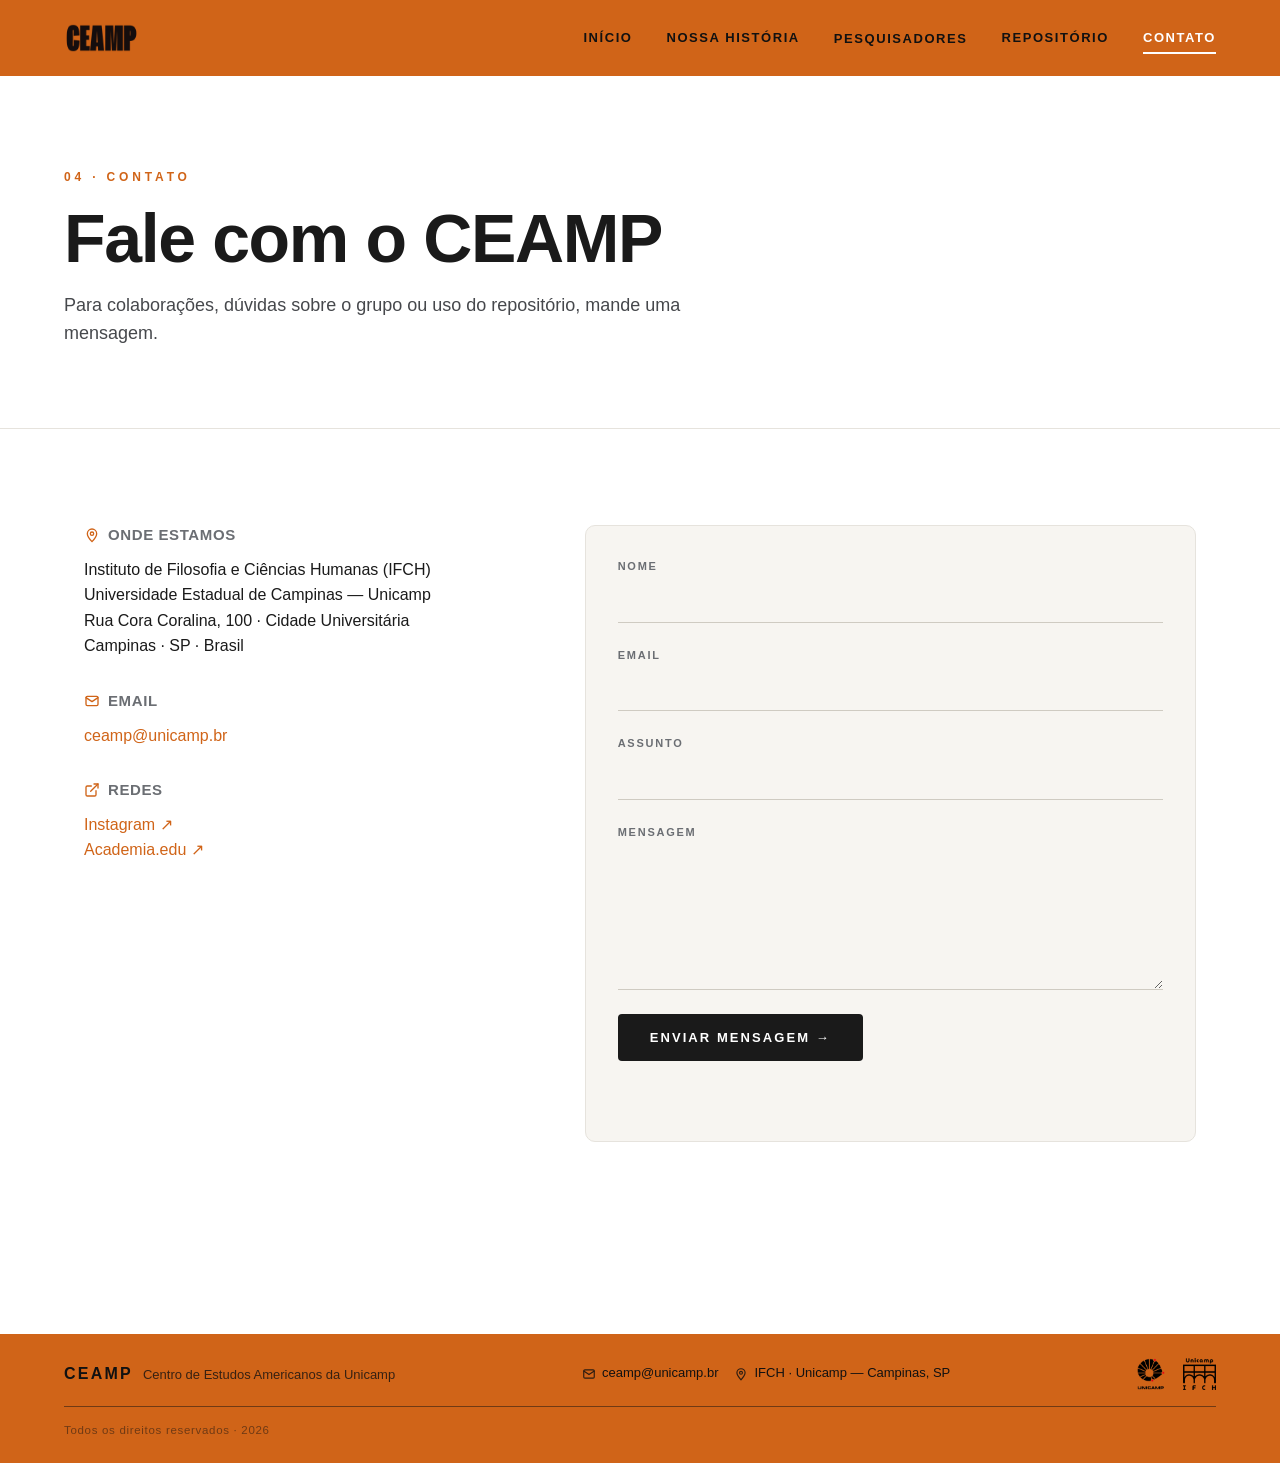
==== contato.html @ 7fb35648 "Reverte tipografia e home; adiciona logos institucionais Ajustes de feedback sobre a modernização vi" ====
<!DOCTYPE html>
<html lang="pt-BR">
<head>
  <meta charset="UTF-8" />
  <meta name="viewport" content="width=device-width, initial-scale=1.0" />
  <meta name="description" content="Entre em contato com o Centro de Estudos Americanos da Unicamp (CEAMP)." />
  <title>Contato · CEAMP</title>
  <link rel="stylesheet" href="css/style.css" />
  <link rel="stylesheet" href="css/theme.css" />
</head>
<body class="page-contato">
  <header class="site-header">
    <a href="index.html" class="brand"><img src="img/logos/ceamp-black.png" alt="CEAMP" class="brand-logo" /></a>
    <button class="nav-toggle" aria-label="Abrir menu" aria-expanded="false">
      <span></span><span></span><span></span>
    </button>
    <nav class="nav">
      <a href="index.html">Início</a>
      <a href="historia.html">Nossa história</a>
      <div class="nav-item">
        <a href="pesquisadores.html">Pesquisadores</a>
        <div class="nav-dropdown">
          <a href="pesquisadores.html">Pesquisadores</a>
          <a href="redes-parceiros.html">Redes e Parceiros</a>
        </div>
      </div>
      <a href="repositorio.html">Repositório</a>
      <a href="contato.html" class="active">Contato</a>
    </nav>
  </header>

  <main>
    <section class="page-hero">
      <div class="page-hero-inner">
        <p class="eyebrow">04 · Contato</p>
        <h1>Fale com o CEAMP</h1>
        <p class="subtitle">
          Para colaborações, dúvidas sobre o grupo ou
          uso do repositório, mande uma mensagem.
        </p>
      </div>
    </section>

    <section class="section">
      <div class="contact-grid">
        <div class="contact-info">
          <div class="info-block">
            <h3><svg width="16" height="16" viewBox="0 0 24 24" fill="none" stroke="currentColor" stroke-width="2" stroke-linecap="round" stroke-linejoin="round" aria-hidden="true"><path d="M12 22s7-7.58 7-12a7 7 0 1 0-14 0c0 4.42 7 12 7 12Z"/><circle cx="12" cy="10" r="2.5"/></svg> Onde estamos</h3>
            <p>
              Instituto de Filosofia e Ciências Humanas (IFCH)<br />
              Universidade Estadual de Campinas — Unicamp<br />
              Rua Cora Coralina, 100 · Cidade Universitária<br />
              Campinas · SP · Brasil
            </p>
          </div>
          <div class="info-block">
            <h3><svg width="16" height="16" viewBox="0 0 24 24" fill="none" stroke="currentColor" stroke-width="2" stroke-linecap="round" stroke-linejoin="round" aria-hidden="true"><rect x="3" y="5" width="18" height="14" rx="2"/><path d="m3 7 9 6 9-6"/></svg> Email</h3>
            <p><a href="mailto:ceamp@unicamp.br">ceamp@unicamp.br</a></p>
          </div>
          <div class="info-block">
            <h3><svg width="16" height="16" viewBox="0 0 24 24" fill="none" stroke="currentColor" stroke-width="2" stroke-linecap="round" stroke-linejoin="round" aria-hidden="true"><path d="M18 13v6a2 2 0 0 1-2 2H5a2 2 0 0 1-2-2V8a2 2 0 0 1 2-2h6"/><polyline points="15 3 21 3 21 9"/><line x1="10" y1="14" x2="21" y2="3"/></svg> Redes</h3>
            <p>
              <a href="#" target="_blank" rel="noopener">Instagram ↗</a><br />
              <a href="#" target="_blank" rel="noopener">Academia.edu ↗</a>
            </p>
          </div>
        </div>

        <form class="contact-form" id="contact-form" novalidate>
          <div class="field">
            <label for="nome">Nome</label>
            <input type="text" id="nome" name="nome" required autocomplete="name" />
          </div>
          <div class="field">
            <label for="email">Email</label>
            <input type="email" id="email" name="email" required autocomplete="email" />
          </div>
          <div class="field">
            <label for="assunto">Assunto</label>
            <input type="text" id="assunto" name="assunto" required />
          </div>
          <div class="field">
            <label for="mensagem">Mensagem</label>
            <textarea id="mensagem" name="mensagem" required></textarea>
          </div>
          <button type="submit" class="btn">Enviar mensagem →</button>
          <div class="form-status" id="form-status" role="status" aria-live="polite"></div>
        </form>
      </div>
    </section>
  </main>

  <footer class="site-footer">
    <div class="footer-inner">
      <div class="footer-brand">
        <span class="brand-small">CEAMP</span>
        <span class="footer-tagline">Centro de Estudos Americanos da Unicamp</span>
      </div>
      <div class="footer-contact">
        <a href="mailto:ceamp@unicamp.br">
          <svg width="14" height="14" viewBox="0 0 24 24" fill="none" stroke="currentColor" stroke-width="2" stroke-linecap="round" stroke-linejoin="round" aria-hidden="true"><rect x="3" y="5" width="18" height="14" rx="2"/><path d="m3 7 9 6 9-6"/></svg>
          ceamp@unicamp.br
        </a>
        <address>
          <svg width="14" height="14" viewBox="0 0 24 24" fill="none" stroke="currentColor" stroke-width="2" stroke-linecap="round" stroke-linejoin="round" aria-hidden="true"><path d="M12 22s7-7.58 7-12a7 7 0 1 0-14 0c0 4.42 7 12 7 12Z"/><circle cx="12" cy="10" r="2.5"/></svg>
          IFCH · Unicamp — Campinas, SP
        </address>
      </div>
      <div class="footer-logos">
        <a href="https://www.unicamp.br/" target="_blank" rel="noopener" aria-label="Unicamp">
          <img src="img/logos/unicamp.png" alt="Unicamp" />
        </a>
        <a href="https://www.ifch.unicamp.br/" target="_blank" rel="noopener" aria-label="IFCH">
          <img src="img/logos/ifch.png" alt="IFCH" />
        </a>
      </div>
    </div>
    <div class="footer-bottom">
      <span>Todos os direitos reservados · <span id="year"></span></span>
    </div>
  </footer>

  <script src="js/main.js"></script>
  <script>
    // Sem backend: o form monta um mailto: com os dados preenchidos.
    // Para receber via HTTP direto, troque por um serviço como Formspree,
    // Getform ou Web3Forms (basta colocar a URL no `action` do form).
    const EMAIL_DESTINO = 'ceamp@unicamp.br';

    const form = document.getElementById('contact-form');
    const status = document.getElementById('form-status');

    form.addEventListener('submit', (e) => {
      e.preventDefault();
      const data = new FormData(form);
      const nome = data.get('nome')?.toString().trim();
      const email = data.get('email')?.toString().trim();
      const assunto = data.get('assunto')?.toString().trim();
      const mensagem = data.get('mensagem')?.toString().trim();

      if (!nome || !email || !assunto || !mensagem) {
        status.textContent = 'Preencha todos os campos.';
        status.className = 'form-status error';
        return;
      }

      const body =
        `Nome: ${nome}\n` +
        `Email: ${email}\n\n` +
        `${mensagem}`;

      const href =
        `mailto:${EMAIL_DESTINO}` +
        `?subject=${encodeURIComponent('[CEAMP] ' + assunto)}` +
        `&body=${encodeURIComponent(body)}`;

      window.location.href = href;
      status.textContent = 'Abrindo seu cliente de email…';
      status.className = 'form-status success';
    });
  </script>
</body>
</html>
---- css/style.css ----
/* =========================================================
   CEAMP — Centro de Estudos Americanos da Unicamp
   Design minimalista · Helvetica · preto/branco · laranja
   ========================================================= */

:root {
  /* ---- Cor ---- */
  --black: #0a0a0a;
  --ink: #1a1a1a;
  --ink-soft: #46484c;
  --ink-muted: #6b6e73;
  --line: #e6e3dd;
  --line-strong: #cfcbc2;
  --bg: #ffffff;
  --bg-soft: #f7f5f1;
  --bg-alt: #f1efe9;
  --accent: #d06418;       /* laranja-terra — cor principal da marca */
  --accent-hover: #a85013; /* vermelho-tijolo */
  --accent-soft: #fbe9db;

  /* ---- Espaçamento (escala de 4px) ---- */
  --space-1: 4px;
  --space-2: 8px;
  --space-3: 12px;
  --space-4: 16px;
  --space-5: 24px;
  --space-6: 32px;
  --space-7: 48px;
  --space-8: 64px;
  --space-9: 96px;

  --max: 1240px;
  --pad-x: clamp(20px, 5vw, 64px);
  --radius-sm: 4px;
  --radius-md: 10px;
  --shadow-sm: 0 2px 10px rgba(10, 10, 10, 0.06);
  --shadow-md: 0 20px 40px -16px rgba(10, 10, 10, 0.22);
  --transition: 0.25s ease;
  --transition-slow: 0.45s cubic-bezier(0.22, 0.61, 0.36, 1);
}

* {
  box-sizing: border-box;
  margin: 0;
  padding: 0;
}

html {
  scroll-behavior: smooth;
  -webkit-text-size-adjust: 100%;
}

@media (prefers-reduced-motion: reduce) {
  html { scroll-behavior: auto; }
  *, *::before, *::after {
    animation-duration: 0.01ms !important;
    animation-iteration-count: 1 !important;
    transition-duration: 0.01ms !important;
  }
}

body {
  font-family: 'Helvetica Neue', Helvetica, Arial, sans-serif;
  font-size: 16px;
  line-height: 1.6;
  color: var(--ink);
  background: var(--bg);
  -webkit-font-smoothing: antialiased;
  -moz-osx-font-smoothing: grayscale;
}

img { max-width: 100%; display: block; }
a { color: inherit; text-decoration: none; }

:focus-visible {
  outline: 2px solid var(--accent);
  outline-offset: 3px;
}

/* ---------- Header ---------- */
.site-header {
  position: fixed;
  top: 0;
  left: 0;
  right: 0;
  z-index: 100;
  padding: 22px var(--pad-x);
  display: flex;
  align-items: center;
  justify-content: space-between;
  transition: background var(--transition), backdrop-filter var(--transition),
              box-shadow var(--transition), color var(--transition), padding var(--transition);
  color: #fff;
}

.site-header.solid {
  background: rgba(255, 255, 255, 0.96);
  backdrop-filter: saturate(180%) blur(12px);
  -webkit-backdrop-filter: saturate(180%) blur(12px);
  color: var(--ink);
  box-shadow: 0 1px 0 var(--line);
  padding: 16px var(--pad-x);
}

.brand {
  display: inline-flex;
  align-items: center;
  transition: opacity var(--transition);
}

.brand:hover { opacity: 0.8; }

.brand-logo {
  display: block;
  height: 28px;
  width: auto;
}

.nav {
  display: flex;
  align-items: center;
  gap: 34px;
}

.nav a {
  font-size: 13px;
  letter-spacing: 0.12em;
  text-transform: uppercase;
  font-weight: 600;
  position: relative;
  padding: 6px 0;
  transition: color var(--transition);
}

.nav a::after {
  content: '';
  position: absolute;
  left: 0;
  bottom: 0;
  height: 2px;
  width: 0;
  background: currentColor;
  transition: width var(--transition-slow);
}

.nav a:hover::after,
.nav a.active::after {
  width: 100%;
}

.nav a.active {
  color: var(--accent);
}

.site-header.solid .nav a.active {
  color: var(--accent);
}

/* Item de nav com submenu (ex.: Pesquisadores > Redes e Parceiros) */
.nav-item {
  position: relative;
}

.nav-dropdown {
  position: absolute;
  top: 100%;
  left: 0;
  margin-top: 20px;
  min-width: 220px;
  background: var(--bg);
  border: 1px solid var(--line);
  border-radius: var(--radius-md);
  box-shadow: var(--shadow-md);
  padding: 8px;
  opacity: 0;
  visibility: hidden;
  transform: translateY(-8px);
  transition: opacity var(--transition), transform var(--transition), visibility var(--transition);
}

.nav-item:hover .nav-dropdown,
.nav-item:focus-within .nav-dropdown {
  opacity: 1;
  visibility: visible;
  transform: translateY(0);
}

.nav-dropdown a {
  display: block;
  padding: 11px 14px;
  font-size: 13.5px;
  letter-spacing: normal;
  text-transform: none;
  font-weight: 500;
  color: var(--ink);
  border-radius: var(--radius-sm);
}

.nav-dropdown a::after { content: none; }

.nav-dropdown a:hover,
.nav-dropdown a.active {
  background: var(--bg-soft);
  color: var(--accent);
}

/* Mobile nav toggle */
.nav-toggle {
  display: none;
  background: none;
  border: none;
  color: inherit;
  cursor: pointer;
  padding: 8px;
}

.nav-toggle span {
  display: block;
  width: 24px;
  height: 2px;
  background: currentColor;
  margin: 5px 0;
  transition: transform var(--transition), opacity var(--transition);
}

/* ---------- Hero (home) ---------- */
.hero {
  position: relative;
  height: 100vh;
  min-height: 620px;
  color: #fff;
  overflow: hidden;
  display: flex;
  align-items: center;
  justify-content: center;
  text-align: center;
}

/* ---------- Page hero (sub-pages) ---------- */
.page-hero {
  padding: 168px var(--pad-x) 64px;
  border-bottom: 1px solid var(--line);
  background: var(--bg);
}

.page-hero-inner {
  max-width: var(--max);
  margin: 0 auto;
  animation: fade-up 0.6s var(--transition-slow) both;
}

.page-hero .eyebrow {
  font-size: 12px;
  letter-spacing: 0.32em;
  text-transform: uppercase;
  color: var(--accent);
  font-weight: 700;
  margin-bottom: var(--space-4);
}

.page-hero h1 {
  font-weight: 700;
  font-size: clamp(36px, 5.5vw, 68px);
  line-height: 1.05;
  letter-spacing: -0.02em;
  max-width: 900px;
}

.page-hero .subtitle {
  color: var(--ink-soft);
  font-size: 18px;
  line-height: 1.6;
  margin-top: var(--space-4);
  max-width: 680px;
}

@keyframes fade-up {
  from { opacity: 0; transform: translateY(14px); }
  to { opacity: 1; transform: translateY(0); }
}

/* ---------- Sections ---------- */
main { min-height: 60vh; }

.section {
  padding: var(--space-9) var(--pad-x);
  max-width: var(--max);
  margin: 0 auto;
}

.section-title {
  font-size: 12px;
  letter-spacing: 0.3em;
  text-transform: uppercase;
  color: var(--accent);
  font-weight: 700;
  margin-bottom: var(--space-4);
}

h2 {
  font-weight: 700;
  font-size: clamp(28px, 3.5vw, 44px);
  line-height: 1.1;
  letter-spacing: -0.015em;
  margin-bottom: var(--space-5);
}

h3 {
  font-weight: 700;
  font-size: 20px;
  line-height: 1.3;
  letter-spacing: -0.01em;
}

p { margin-bottom: var(--space-4); color: var(--ink); }
p.lead { font-size: 19px; color: var(--ink); }

/* ---------- História (page 2) ---------- */
.historia-grid {
  display: grid;
  grid-template-columns: 1.1fr 1fr;
  gap: var(--space-8);
  align-items: start;
}

.historia-text p { font-size: 17px; }

.historia-images {
  display: grid;
  grid-template-columns: 1fr;
  gap: var(--space-5);
}

.historia-images figure {
  position: relative;
}

.historia-images img {
  width: 100%;
  aspect-ratio: 4 / 3;
  object-fit: cover;
  background: var(--bg-soft);
  border-radius: var(--radius-md);
  transition: transform var(--transition-slow);
}

.historia-images figure:hover img { transform: scale(1.015); }

.historia-images figcaption {
  font-size: 12px;
  color: var(--ink-muted);
  margin-top: var(--space-2);
  letter-spacing: 0.02em;
}

.timeline {
  margin-top: var(--space-9);
  border-top: 1px solid var(--line);
  padding-top: var(--space-7);
}

.timeline-list {
  display: grid;
  grid-template-columns: repeat(auto-fit, minmax(220px, 1fr));
  gap: var(--space-6);
}

.timeline-item {
  padding-left: var(--space-4);
  border-left: 2px solid var(--line);
  transition: border-color var(--transition);
}

.timeline-item:hover { border-left-color: var(--accent); }

.timeline-item .year {
  font-size: 32px;
  font-weight: 700;
  color: var(--accent);
  letter-spacing: -0.02em;
}

.timeline-item p {
  font-size: 15px;
  color: var(--ink-soft);
  margin-top: var(--space-2);
}

/* ---------- Pesquisadores ---------- */
.people-block {
  margin-bottom: var(--space-9);
}

.people-block:last-child { margin-bottom: 0; }

.people-header {
  margin-bottom: var(--space-6);
  display: flex;
  align-items: baseline;
  justify-content: space-between;
  flex-wrap: wrap;
  gap: var(--space-3);
  border-bottom: 1px solid var(--line);
  padding-bottom: var(--space-5);
}

.people-header h2 { margin: 0; }
.people-header .count {
  font-size: 13px;
  color: var(--ink-muted);
  letter-spacing: 0.06em;
}

.people-grid {
  display: grid;
  grid-template-columns: repeat(4, 1fr);
  gap: var(--space-7) var(--space-6);
}

.people-grid.coord {
  grid-template-columns: repeat(3, 1fr);
  gap: var(--space-7);
  max-width: 900px;
}

.person {
  text-align: left;
  transition: transform var(--transition-slow);
}

.person-photo {
  width: 100%;
  aspect-ratio: 1 / 1;
  background: var(--bg-soft);
  overflow: hidden;
  margin-bottom: var(--space-4);
  border: 1px solid var(--line);
  border-radius: var(--radius-md);
  transition: border-color var(--transition), box-shadow var(--transition);
}

.person-photo img {
  width: 100%;
  height: 100%;
  object-fit: cover;
  transition: transform var(--transition-slow);
}

.person:hover { transform: translateY(-3px); }
.person:hover .person-photo { border-color: var(--accent); box-shadow: var(--shadow-sm); }
.person:hover .person-photo img { transform: scale(1.04); }

.person-name {
  font-size: 15.5px;
  font-weight: 700;
  line-height: 1.3;
  margin-bottom: var(--space-2);
}

.person-role {
  font-size: 12px;
  color: var(--ink-muted);
  letter-spacing: 0.08em;
  text-transform: uppercase;
  margin-bottom: var(--space-2);
}

.person-lattes {
  font-size: 13px;
  color: var(--accent);
  letter-spacing: 0.03em;
  border-bottom: 1px solid transparent;
  transition: border-color var(--transition), color var(--transition);
  display: inline-flex;
  align-items: center;
  gap: 4px;
}

.person-lattes:hover {
  color: var(--accent-hover);
  border-color: var(--accent-hover);
}

.person-university {
  font-size: 12.5px;
  color: var(--ink-soft);
  line-height: 1.35;
  margin-bottom: var(--space-2);
}

.icon-external {
  flex: none;
  opacity: 0.85;
}

/* ---------- Redes e Parceiros ---------- */
.networks-list {
  display: flex;
  flex-direction: column;
  gap: var(--space-5);
}

.network-card {
  display: flex;
  gap: var(--space-6);
  align-items: flex-start;
  padding: var(--space-6);
  border: 1px solid var(--line);
  border-radius: var(--radius-md);
  transition: border-color var(--transition), box-shadow var(--transition), transform var(--transition-slow);
}

.network-card:hover {
  border-color: var(--accent);
  box-shadow: var(--shadow-sm);
  transform: translateY(-2px);
}

.network-logo {
  flex: 0 0 88px;
  width: 88px;
  height: 88px;
  background: var(--bg-soft);
  border: 1px solid var(--line);
  border-radius: var(--radius-sm);
  overflow: hidden;
}

.network-logo img {
  width: 100%;
  height: 100%;
  object-fit: contain;
  padding: 10px;
}

.network-content { flex: 1; min-width: 0; }

.network-name {
  font-size: 17.5px;
  font-weight: 700;
  line-height: 1.3;
  margin-bottom: var(--space-2);
}

.network-description {
  font-size: 14.5px;
  color: var(--ink-soft);
  margin-bottom: var(--space-3);
}

.network-link {
  font-size: 13px;
  color: var(--accent);
  letter-spacing: 0.03em;
  border-bottom: 1px solid transparent;
  transition: border-color var(--transition), color var(--transition);
  display: inline-flex;
  align-items: center;
  gap: 4px;
}

.network-link:hover {
  color: var(--accent-hover);
  border-color: var(--accent-hover);
}

/* ---------- Repositório ---------- */
.repo-toolbar {
  display: grid;
  grid-template-columns: 1fr;
  gap: var(--space-4);
  margin-bottom: var(--space-6);
  padding-bottom: var(--space-6);
  border-bottom: 1px solid var(--line);
}

.search-input {
  width: 100%;
  border: none;
  border-bottom: 2px solid var(--ink);
  background: transparent;
  padding: 14px 0 14px 32px;
  font-family: inherit;
  font-size: 20px;
  color: var(--ink);
  outline: none;
  background-image: url("data:image/svg+xml;utf8,<svg xmlns='http://www.w3.org/2000/svg' width='20' height='20' viewBox='0 0 24 24' fill='none' stroke='%230a0a0a' stroke-width='2' stroke-linecap='round' stroke-linejoin='round'><circle cx='11' cy='11' r='8'/><path d='m21 21-4.35-4.35'/></svg>");
  background-repeat: no-repeat;
  background-position: 0 center;
  background-size: 18px;
  transition: border-color var(--transition);
}

.search-input:focus { border-color: var(--accent); }

.filters {
  display: grid;
  grid-template-columns: repeat(auto-fit, minmax(200px, 1fr));
  gap: var(--space-4);
}

.filter-group label {
  display: block;
  font-size: 11px;
  letter-spacing: 0.14em;
  text-transform: uppercase;
  color: var(--ink-muted);
  margin-bottom: var(--space-2);
  font-weight: 700;
}

.filter-group select {
  width: 100%;
  border: 1px solid var(--line-strong);
  border-radius: var(--radius-sm);
  background: #fff;
  padding: 10px 34px 10px 14px;
  font-family: inherit;
  font-size: 14px;
  color: var(--ink);
  outline: none;
  appearance: none;
  cursor: pointer;
  background-image: url("data:image/svg+xml;utf8,<svg xmlns='http://www.w3.org/2000/svg' width='12' height='12' viewBox='0 0 24 24' fill='none' stroke='%234a4a4a' stroke-width='2' stroke-linecap='round' stroke-linejoin='round'><polyline points='6 9 12 15 18 9'/></svg>");
  background-repeat: no-repeat;
  background-position: right 12px center;
  transition: border-color var(--transition);
}

.filter-group select:hover,
.filter-group select:focus { border-color: var(--accent); }

.repo-meta {
  display: flex;
  align-items: center;
  justify-content: space-between;
  margin-bottom: var(--space-4);
  font-size: 13px;
  color: var(--ink-muted);
  letter-spacing: 0.04em;
}

.clear-filters {
  background: none;
  border: none;
  color: var(--accent);
  cursor: pointer;
  font-family: inherit;
  font-size: 13px;
  letter-spacing: 0.06em;
  padding: 4px 0;
  border-bottom: 1px solid transparent;
  transition: border-color var(--transition);
}

.clear-filters:hover { border-color: var(--accent); }

.works-table {
  width: 100%;
  border-collapse: collapse;
  border-top: 1px solid var(--ink);
}

.works-table thead th {
  text-align: left;
  padding: var(--space-4) var(--space-3);
  font-size: 11px;
  letter-spacing: 0.16em;
  text-transform: uppercase;
  color: var(--ink);
  font-weight: 700;
  border-bottom: 1px solid var(--ink);
}

.works-table tbody tr {
  border-bottom: 1px solid var(--line);
  transition: background var(--transition);
}

.works-table tbody tr:hover { background: var(--bg-soft); }

.works-table td {
  padding: var(--space-5) var(--space-3);
  vertical-align: top;
  font-size: 14.5px;
}

.works-table td.work-title { font-weight: 700; max-width: 460px; }
.works-table td.work-title small {
  display: block;
  font-weight: 400;
  color: var(--ink-muted);
  margin-top: var(--space-1);
  font-size: 12px;
  letter-spacing: 0.06em;
  text-transform: uppercase;
}

.tags {
  display: flex;
  flex-wrap: wrap;
  gap: var(--space-2);
  margin-top: var(--space-2);
}

.tag {
  font-size: 11px;
  color: var(--ink-soft);
  letter-spacing: 0.06em;
  padding: 3px 10px;
  border: 1px solid var(--line-strong);
  border-radius: 999px;
}

.work-download {
  color: var(--accent);
  font-size: 13px;
  letter-spacing: 0.06em;
  text-transform: uppercase;
  font-weight: 700;
  white-space: nowrap;
  border-bottom: 1px solid transparent;
  transition: border-color var(--transition), color var(--transition);
  display: inline-flex;
  align-items: center;
  gap: 5px;
}

.work-download:hover {
  color: var(--accent-hover);
  border-color: var(--accent-hover);
}

.no-results {
  padding: var(--space-8) var(--space-5);
  text-align: center;
  color: var(--ink-muted);
  font-size: 15px;
}

/* ---------- Contato ---------- */
.contact-grid {
  display: grid;
  grid-template-columns: 1fr 1.4fr;
  gap: var(--space-8);
  align-items: start;
}

.contact-info h3 {
  display: flex;
  align-items: center;
  gap: var(--space-2);
  margin-bottom: var(--space-3);
  font-size: 15px;
  letter-spacing: 0.04em;
  text-transform: uppercase;
  color: var(--ink-muted);
}

.contact-info h3 svg { color: var(--accent); flex: none; }
.contact-info p { font-size: 16px; color: var(--ink); margin-bottom: var(--space-5); line-height: 1.6; }
.contact-info p a { color: var(--accent); transition: color var(--transition); }
.contact-info p a:hover { color: var(--accent-hover); }
.contact-info .info-block { margin-bottom: var(--space-6); }

.contact-form {
  display: grid;
  gap: var(--space-5);
  background: var(--bg-soft);
  border: 1px solid var(--line);
  border-radius: var(--radius-md);
  padding: var(--space-6);
}

.field { display: grid; gap: var(--space-2); }
.field label {
  font-size: 11px;
  letter-spacing: 0.16em;
  text-transform: uppercase;
  color: var(--ink-muted);
  font-weight: 700;
}

.field input,
.field textarea {
  border: none;
  border-bottom: 1px solid var(--line-strong);
  background: transparent;
  padding: 10px 0;
  font-family: inherit;
  font-size: 16px;
  color: var(--ink);
  outline: none;
  transition: border-color var(--transition);
  resize: vertical;
}

.field input:focus,
.field textarea:focus { border-bottom-color: var(--accent); }
.field textarea { min-height: 140px; }

.btn {
  display: inline-flex;
  align-items: center;
  gap: 12px;
  background: var(--ink);
  color: #fff;
  border: none;
  border-radius: var(--radius-sm);
  padding: 16px 32px;
  font-family: inherit;
  font-size: 13px;
  letter-spacing: 0.16em;
  text-transform: uppercase;
  font-weight: 700;
  cursor: pointer;
  justify-self: start;
  transition: background var(--transition), transform var(--transition), box-shadow var(--transition);
}

.btn:hover {
  background: var(--accent);
  transform: translateY(-2px);
  box-shadow: var(--shadow-sm);
}

.form-status {
  font-size: 14px;
  padding: var(--space-3) 0;
  min-height: 24px;
}

.form-status.success { color: var(--accent); }
.form-status.error { color: #c22020; }

/* ---------- Footer ---------- */
.site-footer {
  border-top: 1px solid var(--line);
  padding: 44px var(--pad-x) 24px;
  margin-top: var(--space-9);
  background: var(--bg);
}

.footer-inner {
  max-width: var(--max);
  margin: 0 auto;
  display: flex;
  flex-wrap: wrap;
  align-items: center;
  justify-content: space-between;
  gap: 18px 32px;
}

.footer-brand {
  display: flex;
  align-items: baseline;
  flex-wrap: wrap;
  gap: 10px;
}

.footer-inner .brand-small {
  color: var(--ink);
  font-weight: 700;
  letter-spacing: 0.14em;
  text-transform: uppercase;
}

.footer-tagline {
  font-size: 13px;
  color: var(--ink-soft);
}

.footer-contact {
  display: flex;
  flex-wrap: wrap;
  align-items: center;
  gap: 6px 16px;
  font-size: 13px;
}

.footer-contact a,
.footer-contact address {
  display: inline-flex;
  align-items: center;
  gap: 6px;
  font-style: normal;
}

.footer-contact svg { flex: none; opacity: 0.85; }
.footer-contact a { transition: opacity var(--transition); }
.footer-contact a:hover { opacity: 0.7; text-decoration: underline; }

.footer-logos {
  display: flex;
  align-items: center;
  gap: 18px;
}

.footer-logos img {
  height: 32px;
  width: auto;
  display: block;
  transition: opacity var(--transition);
}

.footer-logos a:hover img { opacity: 0.75; }

.footer-bottom {
  max-width: var(--max);
  margin: 16px auto 0;
  padding-top: 14px;
  border-top: 1px solid currentColor;
  opacity: 0.5;
  font-size: 11.5px;
  letter-spacing: 0.06em;
}

/* Home footer has no top margin because hero fills viewport */
.home .site-footer { margin-top: 0; }

/* ---------- Responsive ---------- */
@media (max-width: 900px) {
  .historia-grid,
  .contact-grid {
    grid-template-columns: 1fr;
    gap: var(--space-6);
  }

  .people-grid { grid-template-columns: repeat(2, 1fr); }
  .people-grid.coord { grid-template-columns: repeat(2, 1fr); }
}

@media (max-width: 720px) {
  .nav-toggle { display: block; }

  .nav {
    position: fixed;
    top: 0;
    right: 0;
    bottom: 0;
    width: 78%;
    max-width: 320px;
    background: #fff;
    color: var(--ink);
    flex-direction: column;
    align-items: flex-start;
    padding: 100px 32px 32px;
    transform: translateX(100%);
    transition: transform 0.35s ease;
    gap: 22px;
    box-shadow: -20px 0 40px -20px rgba(0, 0, 0, 0.3);
  }

  .nav.open { transform: translateX(0); }

  .nav a { font-size: 15px; letter-spacing: 0.14em; }

  .site-header.solid .nav a,
  .nav a { color: var(--ink); }

  .brand-logo { height: 24px; }

  /* Submenu vira lista sempre visível, indentada, dentro do menu do celular */
  .nav-item { position: static; width: 100%; }

  .nav-dropdown {
    position: static;
    opacity: 1;
    visibility: visible;
    transform: none;
    box-shadow: none;
    border: none;
    background: none;
    padding: 6px 0 0 18px;
    margin-top: 12px;
    min-width: 0;
  }

  .nav-dropdown a {
    padding: 6px 0;
    font-size: 14px;
    color: var(--ink-soft);
  }

  .nav-dropdown a.active { background: none; }

  .people-grid,
  .people-grid.coord { grid-template-columns: repeat(2, 1fr); gap: var(--space-6) var(--space-4); }

  .network-card { flex-direction: column; }
  .network-logo { width: 64px; height: 64px; }

  .works-table thead { display: none; }
  .works-table, .works-table tbody, .works-table tr, .works-table td { display: block; width: 100%; }
  .works-table tr { padding: var(--space-5) 0; }
  .works-table td { padding: var(--space-2) 0; }
  .works-table td.work-title { font-size: 16px; }

  .footer-inner { flex-direction: column; align-items: flex-start; gap: 16px; }
  .footer-bottom { text-align: center; }
}
/* Celular: áreas de toque maiores no menu */
@media (max-width: 720px) {
  .nav a { padding: 10px 0; }
}
/* Repositório no celular: rótulos Autor/Ano na frente do valor */
@media (max-width: 720px) {
  .works-table td:nth-child(2)::before { content: "Autor(a): "; color: var(--ink-muted); font-weight: 700; }
  .works-table td:nth-child(3)::before { content: "Ano: "; color: var(--ink-muted); font-weight: 700; }
  .works-table td:nth-child(2),
  .works-table td:nth-child(3) { font-size: 14px; }
}
---- css/theme.css ----
/* =========================================================
   CEAMP — tema do menu e rodapé (todas as páginas)
   Carregue este arquivo DEPOIS do style.css em todas as páginas.
   Deixa o menu e o rodapé laranja — a cor principal da marca.
   ========================================================= */

:root{
  --header:#d06418;      /* laranja do menu e do rodapé */
  --on-header:#111111;   /* texto sobre o laranja */
}

/* ---- Menu laranja ---- */
.site-header,
.site-header.solid{
  background:var(--header);
  color:var(--on-header);
  box-shadow:none;
  backdrop-filter:none;
  -webkit-backdrop-filter:none;
  transition: box-shadow var(--transition), height var(--transition);
}

/* Sombra sutil quando a página rola, pra dar profundidade ao menu fixo */
.site-header.scrolled{
  box-shadow: 0 4px 24px rgba(0, 0, 0, 0.14);
}

.nav a::after{ background:#fff; }
.nav a:hover,
.nav a.active,
.site-header.solid .nav a:hover,
.site-header.solid .nav a.active{ color:#fff; }

/* Submenu (Pesquisadores > Redes e Parceiros): fundo claro, então o
   texto continua escuro (e laranja no hover/ativo), não branco. */
@media (min-width: 721px) {
  .site-header .nav-dropdown a,
  .site-header.solid .nav-dropdown a{ color:var(--on-header); }

  .site-header .nav-dropdown a:hover,
  .site-header .nav-dropdown a.active,
  .site-header.solid .nav-dropdown a:hover,
  .site-header.solid .nav-dropdown a.active{ color:var(--header); }
}

/* ---- Rodapé laranja ---- */
.site-footer{
  background:var(--header);
  border-top:none;
  color:var(--on-header);
}
.footer-inner{ color:var(--on-header); }
.footer-inner .muted{ opacity:0.85; }
.footer-inner .brand-small{ color:var(--on-header); }
.footer-tagline{ color:var(--on-header); opacity:0.8; }
.footer-bottom{ color:var(--on-header); }

/* ---- Celular: painel lateral do menu também laranja ---- */
@media (max-width:720px){
  .nav{ background:var(--header); }
  .nav a,
  .site-header.solid .nav a{ color:var(--on-header); }
  .nav a:hover,
  .nav a.active{ color:#fff; }
}
/* Menu com a mesma altura em todas as páginas (encolhe um pouco ao rolar) */
.site-header,
.site-header.solid {
  height: 76px;
  padding-top: 0;
  padding-bottom: 0;
}
.site-header.scrolled,
.site-header.scrolled.solid {
  height: 66px;
}
.site-footer {
  padding-top: 24px;
  padding-bottom: 24px;
}
/* Só no celular: rótulo "Menu" no botão hambúrguer */
@media (max-width: 720px) {
  .nav-toggle { position: relative; }
  .nav-toggle::after {
    content: "Menu";
    position: absolute;
    right: 100%;
    top: 50%;
    transform: translateY(-50%);
    margin-right: 10px;
    font-size: 12px;
    letter-spacing: 0.12em;
    text-transform: uppercase;
    color: var(--on-header);
    white-space: nowrap;
  }
}
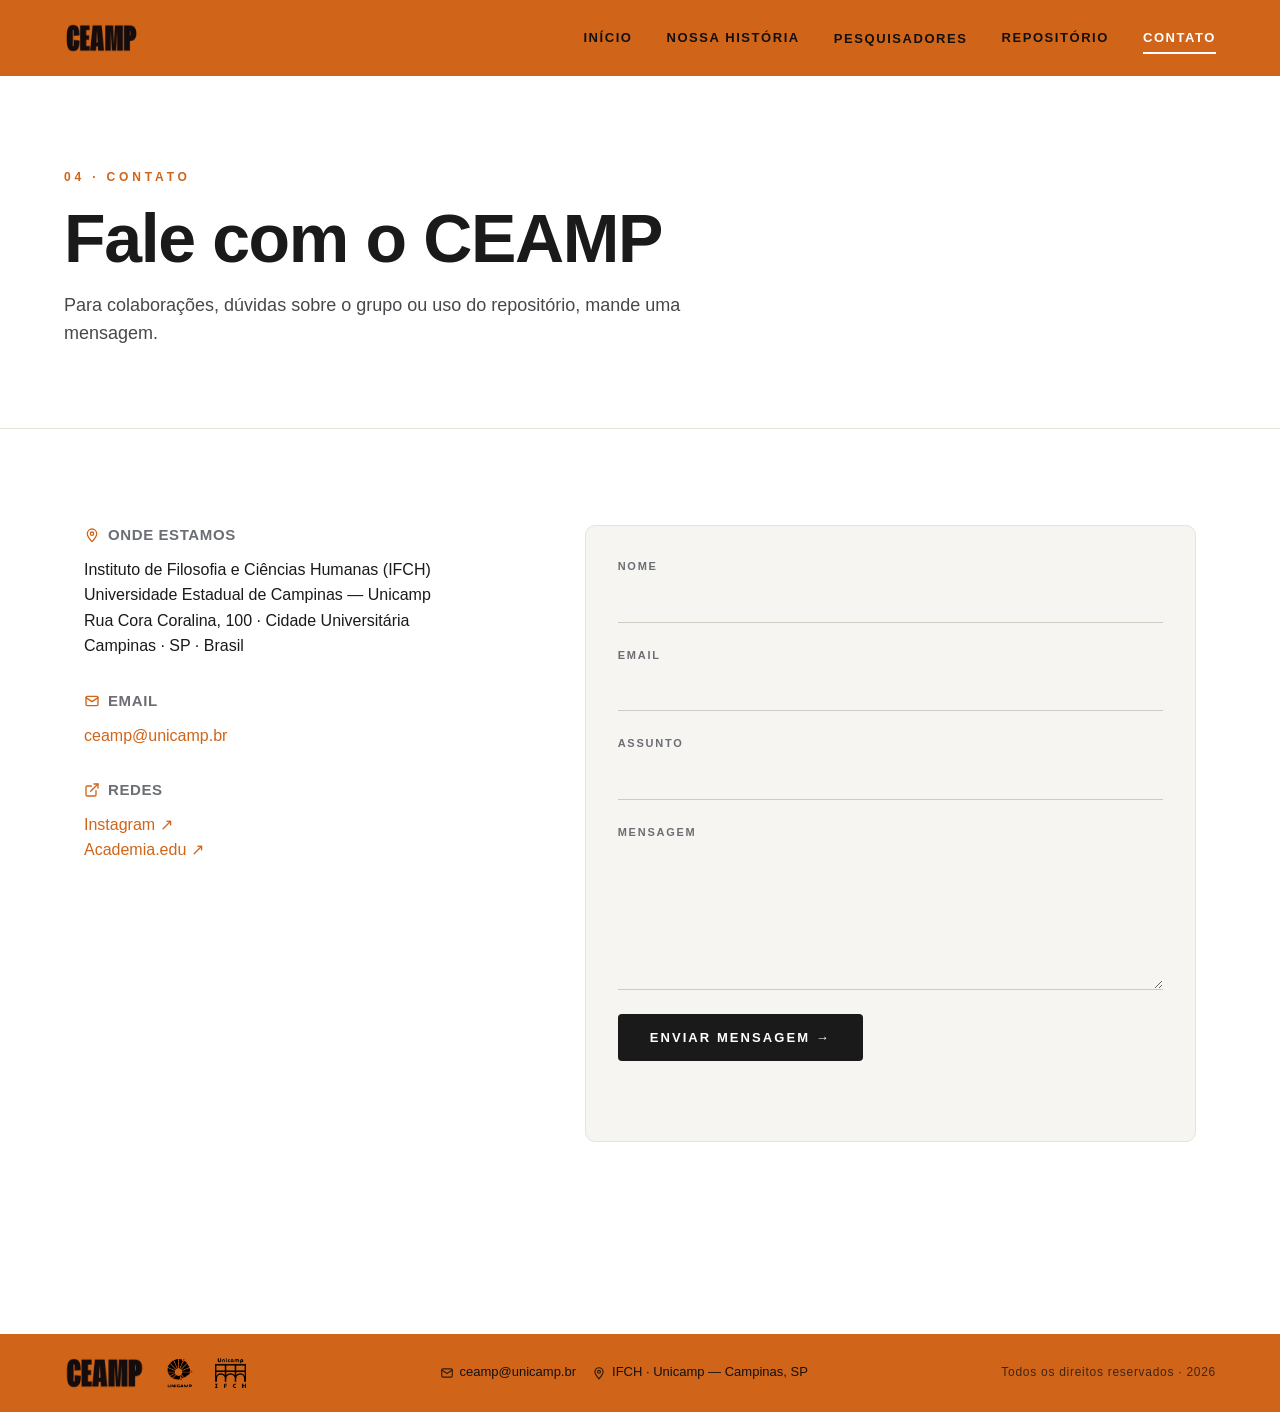
==== commit 6f2b3df0: "Rodapé com logos, corrige bug do dropdown, ajusta história e timeline - Rodapé: logo do CEAMP substi" ====
--- a/contato.html
+++ b/contato.html
@@ -20,8 +20,10 @@
       <div class="nav-item">
         <a href="pesquisadores.html">Pesquisadores</a>
         <div class="nav-dropdown">
-          <a href="pesquisadores.html">Pesquisadores</a>
-          <a href="redes-parceiros.html">Redes e Parceiros</a>
+          <div class="nav-dropdown-inner">
+            <a href="pesquisadores.html">Pesquisadores</a>
+            <a href="redes-parceiros.html">Redes e Parceiros</a>
+          </div>
         </div>
       </div>
       <a href="repositorio.html">Repositório</a>
@@ -92,9 +94,16 @@
 
   <footer class="site-footer">
     <div class="footer-inner">
-      <div class="footer-brand">
-        <span class="brand-small">CEAMP</span>
-        <span class="footer-tagline">Centro de Estudos Americanos da Unicamp</span>
+      <div class="footer-logos">
+        <a href="index.html" aria-label="CEAMP">
+          <img src="img/logos/ceamp-black.png" alt="CEAMP" />
+        </a>
+        <a href="https://www.unicamp.br/" target="_blank" rel="noopener" aria-label="Unicamp">
+          <img src="img/logos/unicamp.png" alt="Unicamp" />
+        </a>
+        <a href="https://www.ifch.unicamp.br/" target="_blank" rel="noopener" aria-label="IFCH">
+          <img src="img/logos/ifch.png" alt="IFCH" />
+        </a>
       </div>
       <div class="footer-contact">
         <a href="mailto:ceamp@unicamp.br">
@@ -106,17 +115,7 @@
           IFCH · Unicamp — Campinas, SP
         </address>
       </div>
-      <div class="footer-logos">
-        <a href="https://www.unicamp.br/" target="_blank" rel="noopener" aria-label="Unicamp">
-          <img src="img/logos/unicamp.png" alt="Unicamp" />
-        </a>
-        <a href="https://www.ifch.unicamp.br/" target="_blank" rel="noopener" aria-label="IFCH">
-          <img src="img/logos/ifch.png" alt="IFCH" />
-        </a>
-      </div>
-    </div>
-    <div class="footer-bottom">
-      <span>Todos os direitos reservados · <span id="year"></span></span>
+      <span class="footer-copyright">Todos os direitos reservados · <span id="year"></span></span>
     </div>
   </footer>
 
--- a/css/style.css
+++ b/css/style.css
@@ -161,27 +161,39 @@
   position: relative;
 }
 
+/* .nav-dropdown é a área "sensível" ao hover — inclui o vão acima do
+   cartão como padding real (não um gap solto), pra não perder o hover
+   no caminho até o submenu (bug reportado). O cartão visível fica em
+   .nav-dropdown-inner, por dentro desse padding. */
 .nav-dropdown {
   position: absolute;
   top: 100%;
   left: 0;
-  margin-top: 20px;
+  padding-top: 20px;
   min-width: 220px;
+  opacity: 0;
+  visibility: hidden;
+  transition: opacity var(--transition), visibility var(--transition);
+}
+
+.nav-dropdown-inner {
   background: var(--bg);
   border: 1px solid var(--line);
   border-radius: var(--radius-md);
   box-shadow: var(--shadow-md);
   padding: 8px;
-  opacity: 0;
-  visibility: hidden;
   transform: translateY(-8px);
-  transition: opacity var(--transition), transform var(--transition), visibility var(--transition);
+  transition: transform var(--transition);
 }
 
 .nav-item:hover .nav-dropdown,
 .nav-item:focus-within .nav-dropdown {
   opacity: 1;
   visibility: visible;
+}
+
+.nav-item:hover .nav-dropdown-inner,
+.nav-item:focus-within .nav-dropdown-inner {
   transform: translateY(0);
 }
 
@@ -327,8 +339,9 @@
 
 .historia-images {
   display: grid;
-  grid-template-columns: 1fr;
-  gap: var(--space-5);
+  grid-template-columns: repeat(2, 1fr);
+  gap: var(--space-4);
+  align-content: start;
 }
 
 .historia-images figure {
@@ -364,14 +377,6 @@
   grid-template-columns: repeat(auto-fit, minmax(220px, 1fr));
   gap: var(--space-6);
 }
-
-.timeline-item {
-  padding-left: var(--space-4);
-  border-left: 2px solid var(--line);
-  transition: border-color var(--transition);
-}
-
-.timeline-item:hover { border-left-color: var(--accent); }
 
 .timeline-item .year {
   font-size: 32px;
@@ -836,7 +841,7 @@
 /* ---------- Footer ---------- */
 .site-footer {
   border-top: 1px solid var(--line);
-  padding: 44px var(--pad-x) 24px;
+  padding: 40px var(--pad-x);
   margin-top: var(--space-9);
   background: var(--bg);
 }
@@ -848,27 +853,23 @@
   flex-wrap: wrap;
   align-items: center;
   justify-content: space-between;
-  gap: 18px 32px;
-}
-
-.footer-brand {
-  display: flex;
-  align-items: baseline;
-  flex-wrap: wrap;
-  gap: 10px;
-}
-
-.footer-inner .brand-small {
-  color: var(--ink);
-  font-weight: 700;
-  letter-spacing: 0.14em;
-  text-transform: uppercase;
-}
-
-.footer-tagline {
-  font-size: 13px;
-  color: var(--ink-soft);
-}
+  gap: 14px 32px;
+}
+
+.footer-logos {
+  display: flex;
+  align-items: center;
+  gap: 22px;
+}
+
+.footer-logos img {
+  height: 30px;
+  width: auto;
+  display: block;
+  transition: opacity var(--transition);
+}
+
+.footer-logos a:hover img { opacity: 0.75; }
 
 .footer-contact {
   display: flex;
@@ -890,29 +891,11 @@
 .footer-contact a { transition: opacity var(--transition); }
 .footer-contact a:hover { opacity: 0.7; text-decoration: underline; }
 
-.footer-logos {
-  display: flex;
-  align-items: center;
-  gap: 18px;
-}
-
-.footer-logos img {
-  height: 32px;
-  width: auto;
-  display: block;
-  transition: opacity var(--transition);
-}
-
-.footer-logos a:hover img { opacity: 0.75; }
-
-.footer-bottom {
-  max-width: var(--max);
-  margin: 16px auto 0;
-  padding-top: 14px;
-  border-top: 1px solid currentColor;
-  opacity: 0.5;
-  font-size: 11.5px;
+.footer-copyright {
+  font-size: 12px;
   letter-spacing: 0.06em;
+  opacity: 0.75;
+  white-space: nowrap;
 }
 
 /* Home footer has no top margin because hero fills viewport */
@@ -967,13 +950,17 @@
     position: static;
     opacity: 1;
     visibility: visible;
-    transform: none;
-    box-shadow: none;
-    border: none;
-    background: none;
-    padding: 6px 0 0 18px;
+    padding: 0 0 0 18px;
     margin-top: 12px;
     min-width: 0;
+  }
+
+  .nav-dropdown-inner {
+    background: none;
+    border: none;
+    box-shadow: none;
+    padding: 0;
+    transform: none;
   }
 
   .nav-dropdown a {
@@ -997,7 +984,6 @@
   .works-table td.work-title { font-size: 16px; }
 
   .footer-inner { flex-direction: column; align-items: flex-start; gap: 16px; }
-  .footer-bottom { text-align: center; }
 }
 /* Celular: áreas de toque maiores no menu */
 @media (max-width: 720px) {
--- a/css/theme.css
+++ b/css/theme.css
@@ -50,10 +50,7 @@
   color:var(--on-header);
 }
 .footer-inner{ color:var(--on-header); }
-.footer-inner .muted{ opacity:0.85; }
-.footer-inner .brand-small{ color:var(--on-header); }
-.footer-tagline{ color:var(--on-header); opacity:0.8; }
-.footer-bottom{ color:var(--on-header); }
+.footer-copyright{ color:var(--on-header); }
 
 /* ---- Celular: painel lateral do menu também laranja ---- */
 @media (max-width:720px){
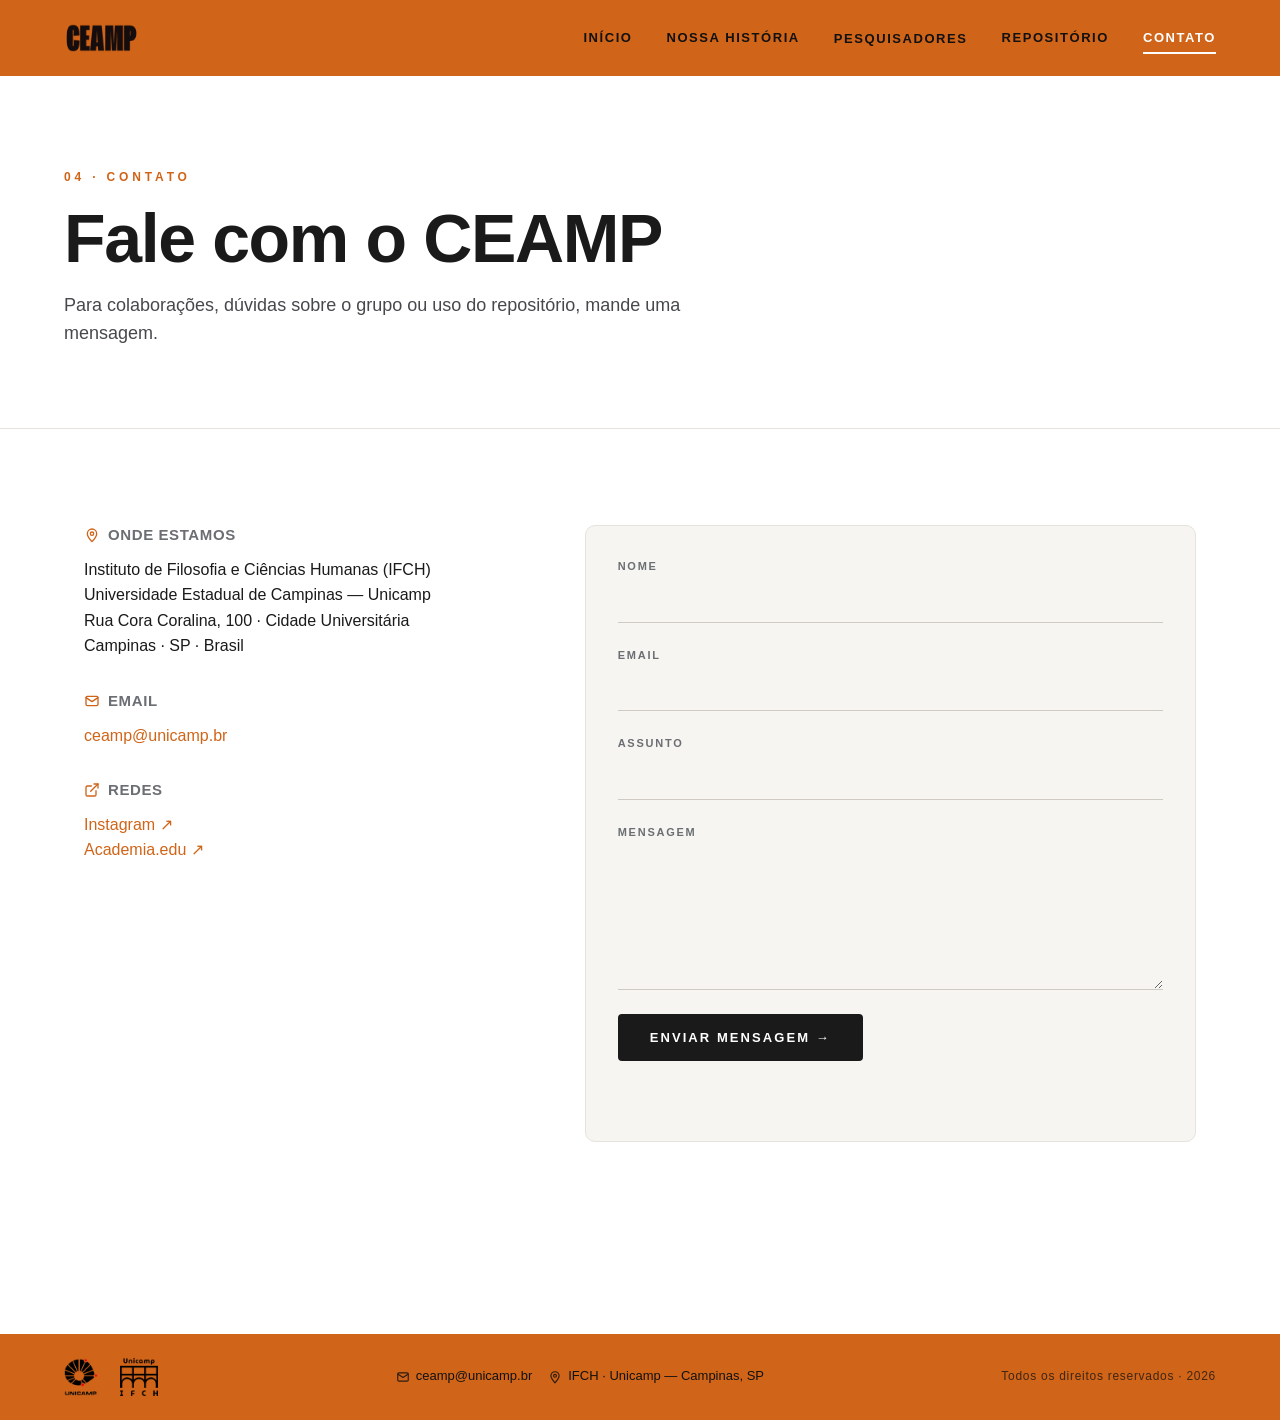
==== commit 892ec77c: "Padroniza dropdown da home, simplifica rodapé e atualiza guia de pesquisadores Corrige o submenu de " ====
--- a/contato.html
+++ b/contato.html
@@ -95,9 +95,6 @@
   <footer class="site-footer">
     <div class="footer-inner">
       <div class="footer-logos">
-        <a href="index.html" aria-label="CEAMP">
-          <img src="img/logos/ceamp-black.png" alt="CEAMP" />
-        </a>
         <a href="https://www.unicamp.br/" target="_blank" rel="noopener" aria-label="Unicamp">
           <img src="img/logos/unicamp.png" alt="Unicamp" />
         </a>
--- a/css/style.css
+++ b/css/style.css
@@ -430,8 +430,11 @@
 
 .person {
   text-align: left;
+  cursor: pointer;
   transition: transform var(--transition-slow);
 }
+
+.person:focus-visible { outline-offset: 6px; }
 
 .person-photo {
   width: 100%;
@@ -496,6 +499,149 @@
 .icon-external {
   flex: none;
   opacity: 0.85;
+}
+
+/* ---------- Pop-up de perfil (Pesquisadores) ---------- */
+body.modal-open { overflow: hidden; }
+
+.person-modal[hidden] { display: none; }
+
+.person-modal {
+  position: fixed;
+  inset: 0;
+  z-index: 200;
+  display: flex;
+  align-items: center;
+  justify-content: center;
+  padding: var(--space-5);
+}
+
+.person-modal-overlay {
+  position: absolute;
+  inset: 0;
+  background: rgba(10, 10, 10, 0.6);
+  animation: fade-up 0.2s ease both;
+}
+
+.person-modal-panel {
+  position: relative;
+  z-index: 1;
+  width: 100%;
+  max-width: 560px;
+  max-height: 88vh;
+  overflow-y: auto;
+  background: var(--bg);
+  border-radius: var(--radius-md);
+  box-shadow: var(--shadow-md);
+  padding: var(--space-6);
+  animation: modal-in 0.25s var(--transition-slow) both;
+}
+
+@keyframes modal-in {
+  from { opacity: 0; transform: translateY(12px) scale(0.98); }
+  to { opacity: 1; transform: translateY(0) scale(1); }
+}
+
+.person-modal-close {
+  position: absolute;
+  top: var(--space-4);
+  right: var(--space-4);
+  background: var(--bg-soft);
+  border: 1px solid var(--line);
+  border-radius: 999px;
+  width: 34px;
+  height: 34px;
+  display: flex;
+  align-items: center;
+  justify-content: center;
+  color: var(--ink);
+  cursor: pointer;
+  transition: background var(--transition), border-color var(--transition);
+}
+
+.person-modal-close:hover { background: var(--accent-soft); border-color: var(--accent); }
+
+.person-modal-photo {
+  width: 96px;
+  height: 96px;
+  border-radius: var(--radius-md);
+  overflow: hidden;
+  background: var(--bg-soft);
+  border: 1px solid var(--line);
+  margin-bottom: var(--space-4);
+}
+
+.person-modal-photo img {
+  width: 100%;
+  height: 100%;
+  object-fit: cover;
+}
+
+.person-modal-role {
+  font-size: 12px;
+  color: var(--ink-muted);
+  letter-spacing: 0.08em;
+  text-transform: uppercase;
+  margin-bottom: var(--space-2);
+}
+
+.person-modal-name {
+  font-size: 22px;
+  margin-bottom: var(--space-3);
+}
+
+.person-modal-body .person-lattes { margin-bottom: var(--space-5); }
+
+.person-modal-bio {
+  font-size: 15px;
+  color: var(--ink-soft);
+  line-height: 1.6;
+  margin-bottom: var(--space-6);
+  white-space: pre-line;
+}
+
+.person-modal-works {
+  border-top: 1px solid var(--line);
+  padding-top: var(--space-5);
+}
+
+.person-modal-works-title {
+  font-size: 11px;
+  letter-spacing: 0.16em;
+  text-transform: uppercase;
+  font-weight: 700;
+  color: var(--ink-muted);
+  margin-bottom: var(--space-4);
+}
+
+.person-modal-works-list {
+  list-style: none;
+  display: flex;
+  flex-direction: column;
+  gap: var(--space-4);
+}
+
+.person-modal-works-list li { font-size: 14px; }
+
+.person-modal-works-list a {
+  color: var(--ink);
+  font-weight: 600;
+  border-bottom: 1px solid var(--line-strong);
+  transition: color var(--transition), border-color var(--transition);
+}
+
+.person-modal-works-list a:hover { color: var(--accent); border-color: var(--accent); }
+
+.person-modal-work-meta {
+  display: block;
+  font-size: 12px;
+  color: var(--ink-muted);
+  margin-top: 2px;
+  letter-spacing: 0.04em;
+}
+
+@media (max-width: 480px) {
+  .person-modal-panel { padding: var(--space-5); }
 }
 
 /* ---------- Redes e Parceiros ---------- */
@@ -863,7 +1009,7 @@
 }
 
 .footer-logos img {
-  height: 30px;
+  height: 38px;
   width: auto;
   display: block;
   transition: opacity var(--transition);
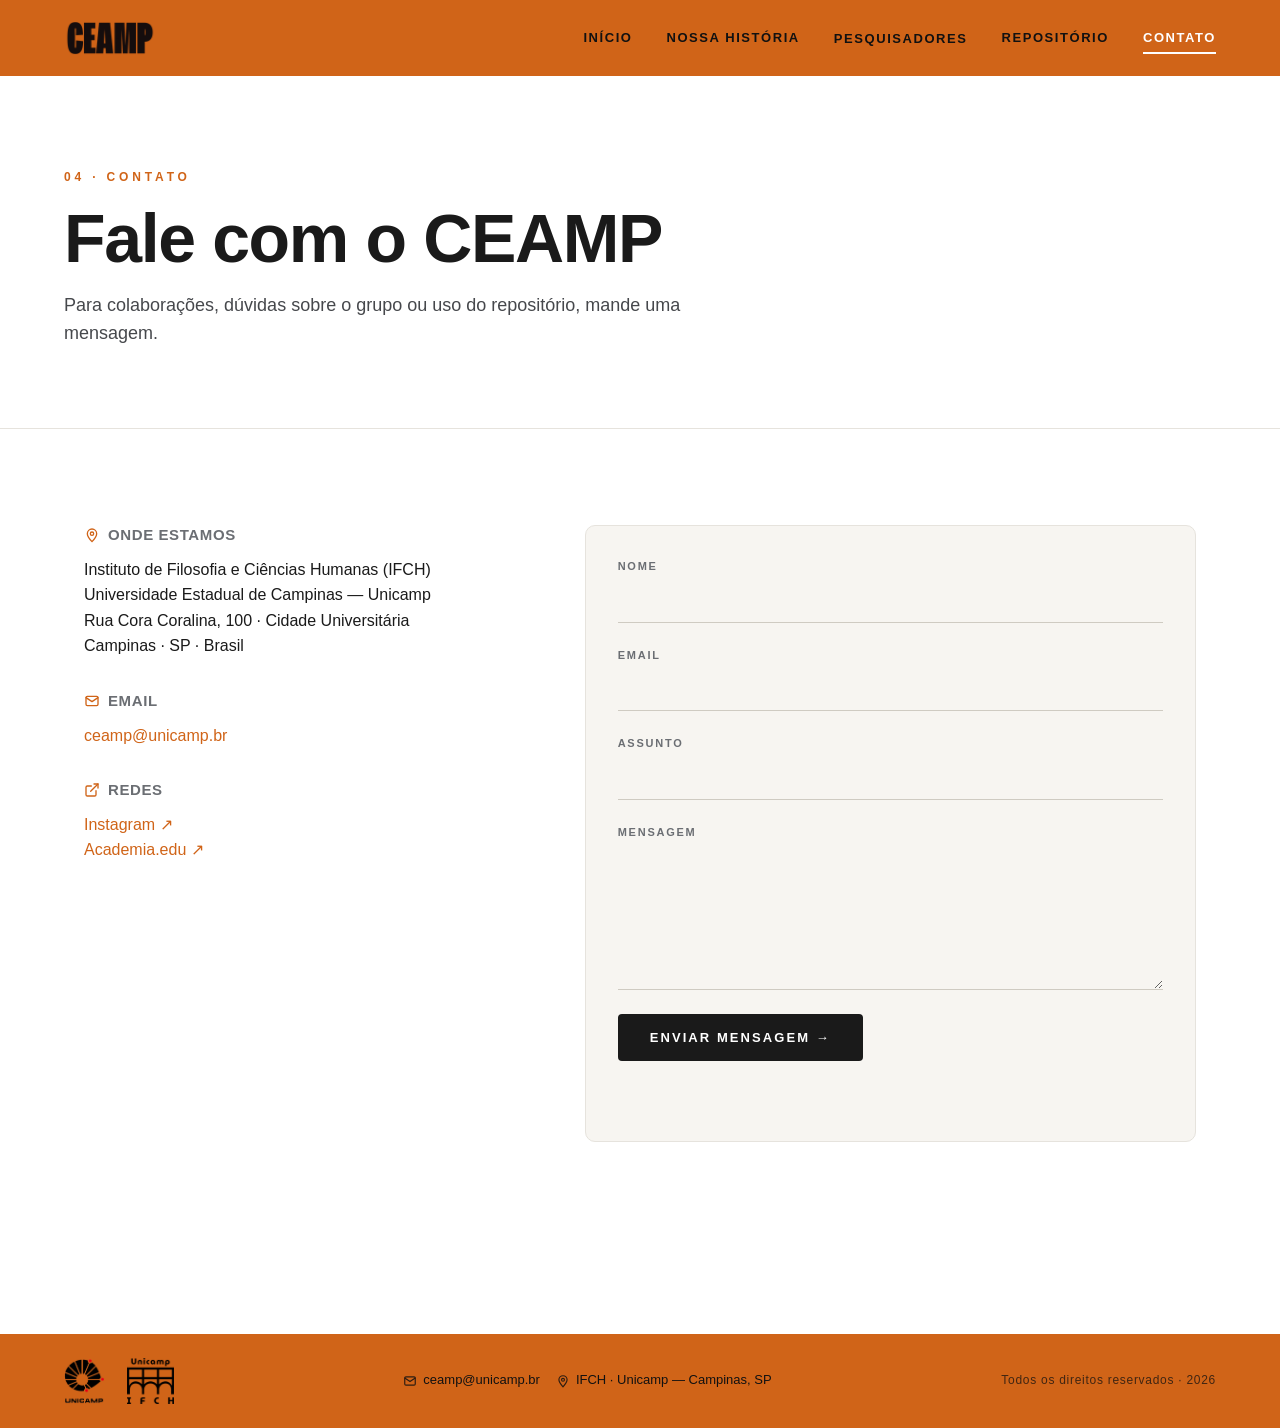
==== commit 42be8c7d: "Adiciona loading="lazy" e dimensoes nas imagens do site Fotos de pesquisadores (52 cards), logos do " ====
--- a/contato.html
+++ b/contato.html
@@ -10,7 +10,7 @@
 </head>
 <body class="page-contato">
   <header class="site-header">
-    <a href="index.html" class="brand"><img src="img/logos/ceamp-black.png" alt="CEAMP" class="brand-logo" /></a>
+    <a href="index.html" class="brand"><img src="img/logos/ceamp-black.png" alt="CEAMP" class="brand-logo" width="194" height="72" /></a>
     <button class="nav-toggle" aria-label="Abrir menu" aria-expanded="false">
       <span></span><span></span><span></span>
     </button>
@@ -96,10 +96,10 @@
     <div class="footer-inner">
       <div class="footer-logos">
         <a href="https://www.unicamp.br/" target="_blank" rel="noopener" aria-label="Unicamp">
-          <img src="img/logos/unicamp.png" alt="Unicamp" />
+          <img src="img/logos/unicamp.png" alt="Unicamp" width="85" height="96" loading="lazy" />
         </a>
         <a href="https://www.ifch.unicamp.br/" target="_blank" rel="noopener" aria-label="IFCH">
-          <img src="img/logos/ifch.png" alt="IFCH" />
+          <img src="img/logos/ifch.png" alt="IFCH" width="98" height="96" loading="lazy" />
         </a>
       </div>
       <div class="footer-contact">
--- a/css/style.css
+++ b/css/style.css
@@ -112,7 +112,7 @@
 
 .brand-logo {
   display: block;
-  height: 28px;
+  height: 34px;
   width: auto;
 }
 
@@ -339,7 +339,7 @@
 
 .historia-images {
   display: grid;
-  grid-template-columns: repeat(2, 1fr);
+  grid-template-columns: 1fr;
   gap: var(--space-4);
   align-content: start;
 }
@@ -495,6 +495,35 @@
   line-height: 1.35;
   margin-bottom: var(--space-2);
 }
+
+.person-no-photo {
+  position: relative;
+  overflow: hidden;
+  cursor: default;
+  background: var(--bg);
+  border: 1px solid var(--line);
+  border-radius: var(--radius-md);
+  padding: var(--space-5) var(--space-4) var(--space-4);
+  transition: box-shadow var(--transition);
+}
+
+.person-no-photo::before {
+  content: '';
+  position: absolute;
+  top: 0;
+  left: 0;
+  right: 0;
+  height: 4px;
+  background: var(--accent);
+}
+
+.person-no-photo:hover {
+  transform: none;
+  box-shadow: var(--shadow-sm);
+}
+
+.person-no-photo .person-name { margin-bottom: var(--space-1); }
+.person-no-photo .person-university { margin-bottom: var(--space-3); }
 
 .icon-external {
   flex: none;
@@ -1009,7 +1038,7 @@
 }
 
 .footer-logos img {
-  height: 38px;
+  height: 46px;
   width: auto;
   display: block;
   transition: opacity var(--transition);
@@ -1087,7 +1116,7 @@
   .site-header.solid .nav a,
   .nav a { color: var(--ink); }
 
-  .brand-logo { height: 24px; }
+  .brand-logo { height: 28px; }
 
   /* Submenu vira lista sempre visível, indentada, dentro do menu do celular */
   .nav-item { position: static; width: 100%; }
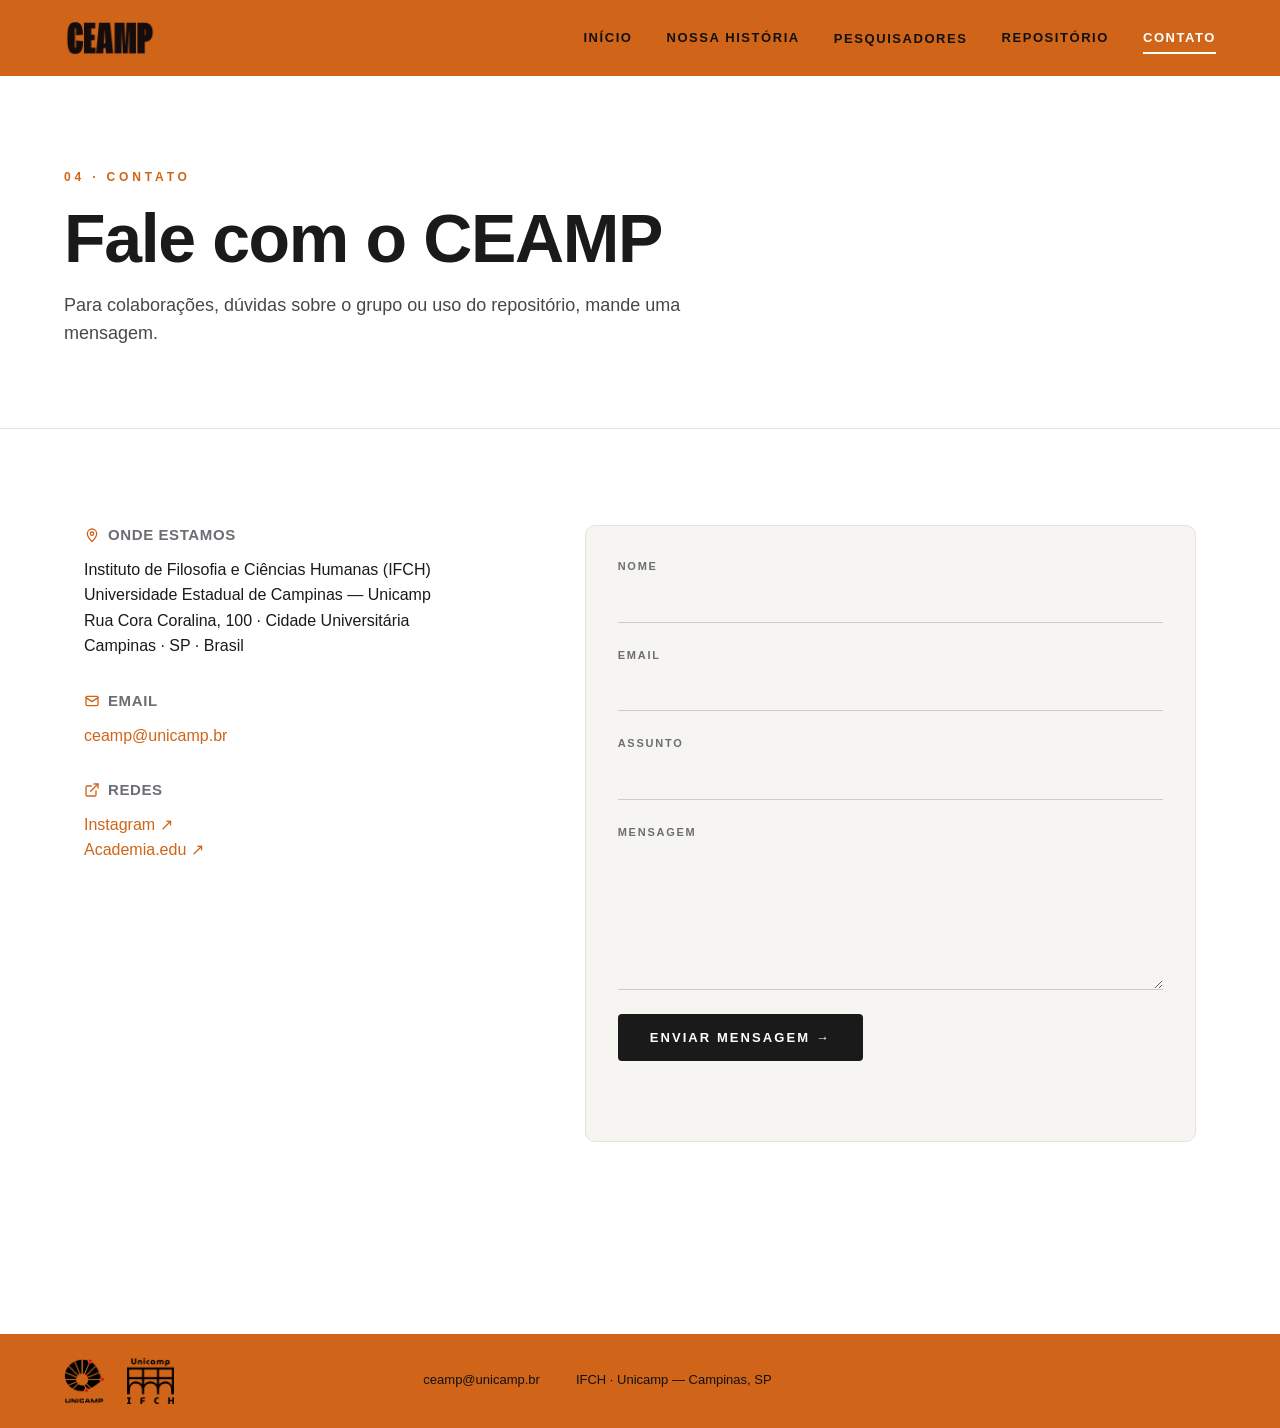
==== commit 33dc0a4a: "Envia formulario de contato direto por email via Web3Forms Substitui o link mailto: (que abria o cli" ====
--- a/contato.html
+++ b/contato.html
@@ -5,6 +5,11 @@
   <meta name="viewport" content="width=device-width, initial-scale=1.0" />
   <meta name="description" content="Entre em contato com o Centro de Estudos Americanos da Unicamp (CEAMP)." />
   <title>Contato · CEAMP</title>
+  <link rel="icon" href="favicon.ico" sizes="any" />
+  <link rel="icon" type="image/png" sizes="32x32" href="img/favicon/favicon-32x32.png" />
+  <link rel="icon" type="image/png" sizes="16x16" href="img/favicon/favicon-16x16.png" />
+  <link rel="apple-touch-icon" sizes="180x180" href="img/favicon/apple-touch-icon.png" />
+  <link rel="manifest" href="site.webmanifest" />
   <link rel="stylesheet" href="css/style.css" />
   <link rel="stylesheet" href="css/theme.css" />
 </head>
@@ -69,6 +74,10 @@
         </div>
 
         <form class="contact-form" id="contact-form" novalidate>
+          <input type="hidden" name="access_key" value="024f34e5-c627-4da7-a77c-832c1a4a8b68" />
+          <input type="hidden" name="subject" value="[CEAMP] Nova mensagem pelo site" />
+          <input type="hidden" name="from_name" value="Site CEAMP" />
+          <input type="checkbox" name="botcheck" class="hidden-field" style="display:none" tabindex="-1" autocomplete="off" />
           <div class="field">
             <label for="nome">Nome</label>
             <input type="text" id="nome" name="nome" required autocomplete="name" />
@@ -118,15 +127,12 @@
 
   <script src="js/main.js"></script>
   <script>
-    // Sem backend: o form monta um mailto: com os dados preenchidos.
-    // Para receber via HTTP direto, troque por um serviço como Formspree,
-    // Getform ou Web3Forms (basta colocar a URL no `action` do form).
-    const EMAIL_DESTINO = 'ceamp@unicamp.br';
-
+    // Envio direto via Web3Forms (sem abrir cliente de email).
     const form = document.getElementById('contact-form');
     const status = document.getElementById('form-status');
+    const submitBtn = form.querySelector('button[type="submit"]');
 
-    form.addEventListener('submit', (e) => {
+    form.addEventListener('submit', async (e) => {
       e.preventDefault();
       const data = new FormData(form);
       const nome = data.get('nome')?.toString().trim();
@@ -140,19 +146,33 @@
         return;
       }
 
-      const body =
-        `Nome: ${nome}\n` +
-        `Email: ${email}\n\n` +
-        `${mensagem}`;
+      data.set('subject', '[CEAMP] ' + assunto);
+      submitBtn.disabled = true;
+      status.textContent = 'Enviando…';
+      status.className = 'form-status';
 
-      const href =
-        `mailto:${EMAIL_DESTINO}` +
-        `?subject=${encodeURIComponent('[CEAMP] ' + assunto)}` +
-        `&body=${encodeURIComponent(body)}`;
+      try {
+        const response = await fetch('https://api.web3forms.com/submit', {
+          method: 'POST',
+          headers: { Accept: 'application/json' },
+          body: data,
+        });
+        const result = await response.json();
 
-      window.location.href = href;
-      status.textContent = 'Abrindo seu cliente de email…';
-      status.className = 'form-status success';
+        if (result.success) {
+          status.textContent = 'Mensagem enviada com sucesso!';
+          status.className = 'form-status success';
+          form.reset();
+        } else {
+          status.textContent = 'Não foi possível enviar. Tente novamente ou use o email direto.';
+          status.className = 'form-status error';
+        }
+      } catch (err) {
+        status.textContent = 'Erro de conexão. Tente novamente ou use o email direto.';
+        status.className = 'form-status error';
+      } finally {
+        submitBtn.disabled = false;
+      }
     });
   </script>
 </body>
--- a/css/style.css
+++ b/css/style.css
@@ -330,18 +330,22 @@
 /* ---------- História (page 2) ---------- */
 .historia-grid {
   display: grid;
-  grid-template-columns: 1.1fr 1fr;
+  grid-template-columns: 1fr auto;
   gap: var(--space-8);
   align-items: start;
 }
 
 .historia-text p { font-size: 17px; }
 
+/* Coluna de fotos ao lado do texto (desktop) — formato paisagem
+   (4:3), com corte (object-fit: cover). As fotos originais são
+   retrato, então cortam um pouco de cima/baixo pra caber no box. */
 .historia-images {
   display: grid;
   grid-template-columns: 1fr;
   gap: var(--space-4);
   align-content: start;
+  width: 280px;
 }
 
 .historia-images figure {
@@ -364,6 +368,13 @@
   color: var(--ink-muted);
   margin-top: var(--space-2);
   letter-spacing: 0.02em;
+}
+
+/* Fotos intercaladas no texto — só aparecem no mobile (ver
+   responsivo). No desktop o texto usa a coluna de fotos ao lado
+   (.historia-images) e essas ficam escondidas. */
+.historia-inline-photo {
+  display: none;
 }
 
 .timeline {
@@ -1083,6 +1094,35 @@
     grid-template-columns: 1fr;
     gap: var(--space-6);
   }
+
+  /* Nessa largura a coluna de fotos ao lado do texto vira fotos
+     intercaladas no meio do texto (ver marcação no historia.html):
+     uma depois do 1º parágrafo, outra depois do 3º. */
+  .historia-images { display: none; }
+
+  .historia-inline-photo {
+    display: block;
+    max-width: 280px;
+    margin: var(--space-6) auto;
+  }
+
+  .historia-inline-photo img {
+    width: 100%;
+    aspect-ratio: 4 / 3;
+    object-fit: cover;
+    background: var(--bg-soft);
+    border-radius: var(--radius-md);
+  }
+
+  .historia-inline-photo figcaption {
+    font-size: 12px;
+    color: var(--ink-muted);
+    margin-top: var(--space-2);
+    letter-spacing: 0.02em;
+    text-align: center;
+  }
+
+  .timeline { margin-top: var(--space-7); }
 
   .people-grid { grid-template-columns: repeat(2, 1fr); }
   .people-grid.coord { grid-template-columns: repeat(2, 1fr); }
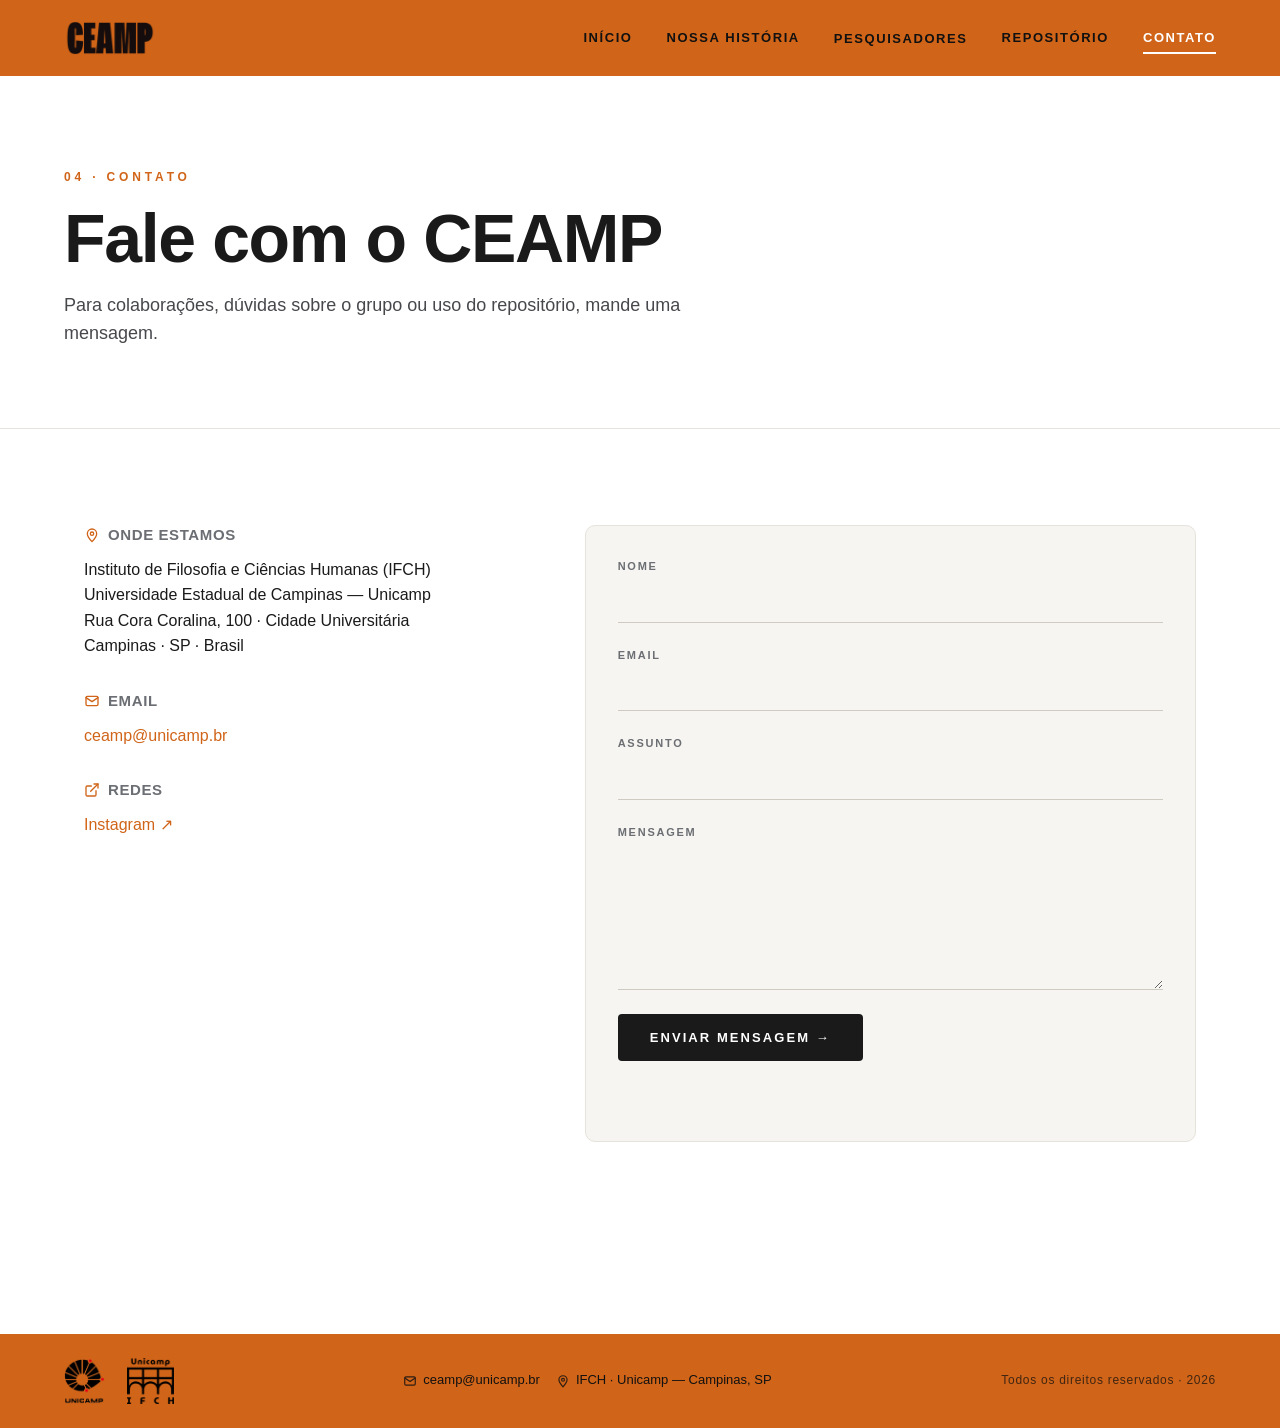
==== commit 16448d37: "Remove Academia.edu e atualiza link do Instagram em Contato Co-Authored-By: Claude Sonnet 5 <noreply" ====
--- a/contato.html
+++ b/contato.html
@@ -67,8 +67,7 @@
           <div class="info-block">
             <h3><svg width="16" height="16" viewBox="0 0 24 24" fill="none" stroke="currentColor" stroke-width="2" stroke-linecap="round" stroke-linejoin="round" aria-hidden="true"><path d="M18 13v6a2 2 0 0 1-2 2H5a2 2 0 0 1-2-2V8a2 2 0 0 1 2-2h6"/><polyline points="15 3 21 3 21 9"/><line x1="10" y1="14" x2="21" y2="3"/></svg> Redes</h3>
             <p>
-              <a href="#" target="_blank" rel="noopener">Instagram ↗</a><br />
-              <a href="#" target="_blank" rel="noopener">Academia.edu ↗</a>
+              <a href="https://www.instagram.com/america.unicamp/" target="_blank" rel="noopener">Instagram ↗</a>
             </p>
           </div>
         </div>
